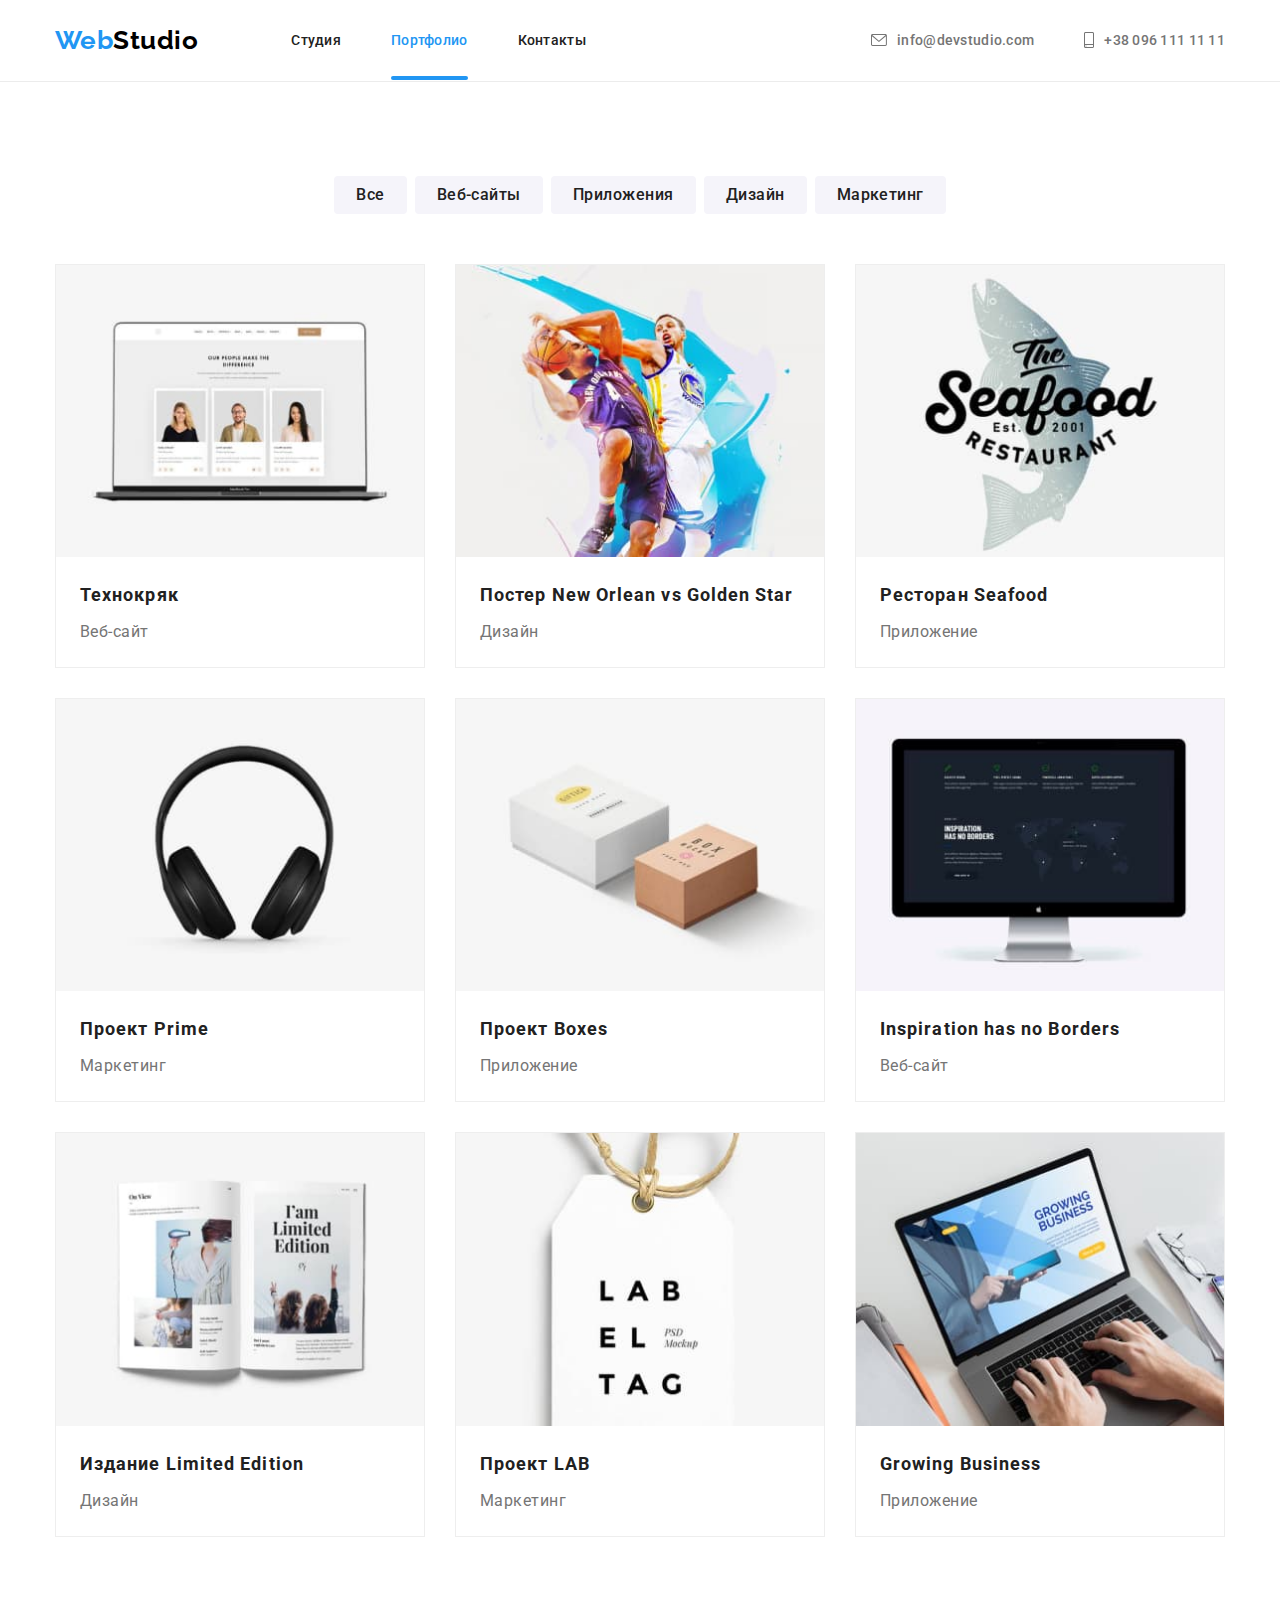
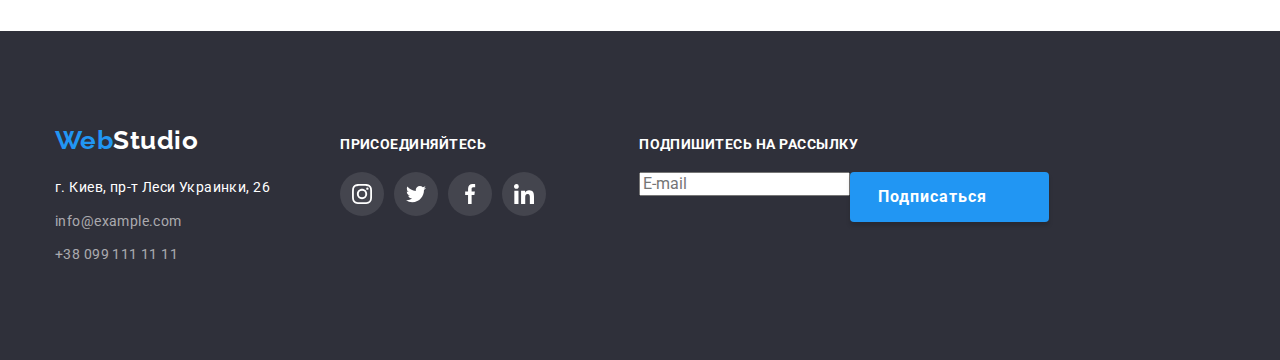
==== portfolio.html @ e8e8400c "первый коммит домашки" ====
<!DOCTYPE html>
<html lang="ru">

<head>
    <meta charset="UTF-8">
    <meta name="viewport" content="width=device-width, initial-scale=1.0">
    <title>WebStudio-Портфолио</title>
    <link rel="stylesheet" href="https://cdnjs.cloudflare.com/ajax/libs/modern-normalize/1.0.0/modern-normalize.css">
    <link
        href="https://fonts.googleapis.com/css2?family=Raleway:wght@700&family=Roboto:wght@400;500;700;900&display=swap"
        rel="stylesheet">
    <link rel="stylesheet" href="./css/style.css">
</head>

<body>
    <header class="header border">
        <div class="container">
            <nav class="nav">
                <a class="logotype link logo-margin-header" href="./index.html" lang="en">
                    Web<span class="logotype-studio logotype-studio-light-theme">Studio</span>
                </a>
                <ul class="nav-list list">
                    <li class="nav-list-item">
                        <a class="nav-list-link link" href="./index.html">Студия</a>
                    </li>

                    <li class="nav-list-item">
                        <a class="nav-list-link active_link link" href="./portfolio.html">Портфолио</a>
                    </li>

                    <li class="nav-list-item">
                        <a class="nav-list-link link" href="#">Контакты</a>
                    </li>
                </ul>
            </nav>
            <ul class="header-contacts-list list">
                <li class="header-contacts-item">
                    <a class="header-mail-link link" href="mailto:info@devstudio.com">
                        <svg class="mail-icon">
                            <use href="./images/svg/sprite.svg#icon-envelope"></use>
                        </svg>
                        info@devstudio.com</a>
                </li>

                <li class="header-contacts-item">
                    <a class="header-phone-link link" href="tel:+380961111111">
                        <svg class="phone-icon">
                            <use href="./images/svg/sprite.svg#icon-smartphone"></use>
                        </svg>
                        +38 096 111 11 11</a>
                </li>
            </ul>
        </div>
    </header>
    <main>
        <section class="portfolio section-padding">
            <div class="container">
                <h1 hidden>Фильтры</h1>
                <ul class="filter-list list">
                    <li class="filter-list-item">
                        <button class="filter-list-button" type="button">Все</button>
                    </li>

                    <li class="filter-list-item">
                        <button class="filter-list-button" type="button">Веб-сайты</button>
                    </li>

                    <li class="filter-list-item">
                        <button class="filter-list-button" type="button">Приложения</button>
                    </li>

                    <li class="filter-list-item">
                        <button class="filter-list-button" type="button">Дизайн</button>
                    </li>

                    <li class="filter-list-item">
                        <button class="filter-list-button" type="button">Маркетинг</button>
                    </li>
                </ul>
                <ul class="projects-list list">
                    <li class="projects-list-item">
                        <a class="projects-list-link link" href="">
                            <div class="cards-overlay">
                                <img class="projects-list-img" src="./images/portfolio/1-tehnokryak.jpg" alt="Технокряк"
                                    width="370" height="294">
                                <p class="cards-overlay-text">Технокряк это современная площадка распространения
                                    коронавируса.
                                    Компании используют эту платформу для цифрового
                                    шпионажа и атак на защищённые сервера конкурентов.</p>
                            </div>
                            <div class="projects-content">
                                <h2 class="projects-list-title">Технокряк</h2>
                                <p class="projects-list-text">Веб-сайт</p>
                            </div>
                        </a>
                    </li>
                    <li class="projects-list-item">
                        <a class="projects-list-link link" href="">
                            <div class="cards-overlay">
                                <img class="projects-list-img"
                                    src="./images/portfolio/2-poster-new-orlean-vs-golden-star.jpg"
                                    alt="Постер New Orlean vs Golden Star" width="370" height="294">
                                <p class="cards-overlay-text">Технокряк это современная площадка распространения
                                    коронавируса.
                                    Компании используют эту платформу для цифрового
                                    шпионажа и атак на защищённые сервера конкурентов.</p>
                            </div>
                            <div class="projects-content">
                                <h2 class="projects-list-title">Постер New Orlean vs Golden Star</h2>
                                <p class="projects-list-text">Дизайн</p>
                            </div>
                        </a>
                    </li>
                    <li class="projects-list-item">
                        <a class="projects-list-link link" href="">
                            <div class="cards-overlay">
                                <img class="projects-list-img" src="./images/portfolio/3-restoran-seafood.jpg"
                                    alt="Ресторан Seafood" width="370" height="294">
                                <p class="cards-overlay-text">Технокряк это современная площадка распространения
                                    коронавируса.
                                    Компании используют эту платформу для цифрового
                                    шпионажа и атак на защищённые сервера конкурентов.</p>
                            </div>
                            <div class="projects-content">
                                <h2 class="projects-list-title">Ресторан Seafood</h2>
                                <p class="projects-list-text">Приложение</p>
                            </div>
                        </a>
                    </li>
                    <li class="projects-list-item">
                        <a class="projects-list-link link" href="">
                            <div class="cards-overlay">
                                <img class="projects-list-img" src="./images/portfolio/4-proekt-prime.jpg"
                                    alt="Проект Prime" width="370" height="294">
                                <p class="cards-overlay-text">Технокряк это современная площадка распространения
                                    коронавируса.
                                    Компании используют эту платформу для цифрового
                                    шпионажа и атак на защищённые сервера конкурентов.</p>
                            </div>
                            <div class="projects-content">
                                <h2 class="projects-list-title">Проект Prime</h2>
                                <p class="projects-list-text">Маркетинг</p>
                            </div>
                        </a>
                    </li>
                    <li class="projects-list-item">
                        <a class="projects-list-link link" href="">
                            <div class="cards-overlay">
                                <img class="projects-list-img" src="./images/portfolio/5-proekt-boxes.jpg"
                                    alt="Проект Boxes" width="370" height="294">
                                <p class="cards-overlay-text">Технокряк это современная площадка распространения
                                    коронавируса.
                                    Компании используют эту платформу для цифрового
                                    шпионажа и атак на защищённые сервера конкурентов.</p>
                            </div>
                            <div class="projects-content">
                                <h2 class="projects-list-title">Проект Boxes</h2>
                                <p class="projects-list-text">Приложение</p>
                            </div>
                        </a>
                    </li>
                    <li class="projects-list-item">
                        <a class="projects-list-link link" href="">
                            <div class="cards-overlay">
                                <img class="projects-list-img" src="./images/portfolio/6-inspiration-has-no-borders.jpg"
                                    alt="Inspiration has no Borders" width="370" height="294">
                                <p class="cards-overlay-text">Технокряк это современная площадка распространения
                                    коронавируса.
                                    Компании используют эту платформу для цифрового
                                    шпионажа и атак на защищённые сервера конкурентов.</p>
                            </div>
                            <div class="projects-content">
                                <h2 class="projects-list-title">Inspiration has no Borders</h2>
                                <p class="projects-list-text">Веб-сайт</p>
                            </div>
                        </a>
                    </li>
                    <li class="projects-list-item">
                        <a class="projects-list-link link" href="">
                            <div class="cards-overlay">
                                <img class="projects-list-img" src="./images/portfolio/7-izdanie-limited-edition.jpg"
                                    alt="Издание Limited Edition" width="370" height="294">
                                <p class="cards-overlay-text">Технокряк это современная площадка распространения
                                    коронавируса.
                                    Компании используют эту платформу для цифрового
                                    шпионажа и атак на защищённые сервера конкурентов.</p>
                            </div>
                            <div class="projects-content">
                                <h2 class="projects-list-title">Издание Limited Edition</h2>
                                <p class="projects-list-text">Дизайн</p>
                            </div>
                        </a>
                    </li>
                    <li class="projects-list-item">
                        <a class="projects-list-link link" href="">
                            <div class="cards-overlay">
                                <img class="projects-list-img" src="./images/portfolio/8-proekt-lab.jpg"
                                    alt="Проект LAB" width="370" height="294">
                                <p class="cards-overlay-text">Технокряк это современная площадка распространения
                                    коронавируса.
                                    Компании используют эту платформу для цифрового
                                    шпионажа и атак на защищённые сервера конкурентов.</p>
                            </div>
                            <div class="projects-content">
                                <h2 class="projects-list-title">Проект LAB</h2>
                                <p class="projects-list-text">Маркетинг</p>
                            </div>
                        </a>
                    </li>
                    <li class="projects-list-item">
                        <a class="projects-list-link link" href="">
                            <div class="cards-overlay">
                                <img class="projects-list-img" src="./images/portfolio/9-growing-business.jpg"
                                    alt="Growing Business" width="370" height="294">
                                <p class="cards-overlay-text">Технокряк это современная площадка распространения
                                    коронавируса.
                                    Компании используют эту платформу для цифрового
                                    шпионажа и атак на защищённые сервера конкурентов.</p>
                            </div>
                            <div class="projects-content">
                                <h2 class="projects-list-title">Growing Business</h2>
                                <p class="projects-list-text">Приложение</p>
                            </div>
                        </a>
                    </li>
                </ul>
            </div>
        </section>
    </main>
    <footer class="footer section-padding">
        <div class="container">
            <div class="address-container">
                <a class="logotype link logo-margin-footer" href="./">
                    Web<span class="logotype-studio logotype-studio-dark-theme">Studio</span>
                </a>
                <address class="address">
                    <ul class="contact-information-list list">
                        <li class="contact-information-list-item"><a class="contact-information-address-link link"
                                href="https://goo.gl/maps/LeHWgoiSGdTN2wAK9" target="_blank"
                                rel="noopener noreferrer">г. Киев, пр-т Леси
                                Украинки,
                                26</a>
                        </li>
                        <li class="contact-information-list-item"><a class="contact-information-link link"
                                href="mailto:info@example.com">info@example.com</a></li>
                        <li class="contact-information-list-item"><a class="contact-information-link link"
                                href="tel:+380991111111">+38 099 111 11 11</a></li>
                    </ul>
                </address>
            </div>
            <div class="socials-footer-container">
                <h2 class="socials-footer-title">присоединяйтесь</h2>
                <ul class="footer-socials-list list">
                    <li class="team-socials-list-item">
                        <a class="team-socials-list-link link socials-dark-theme" href="">
                            <svg class="our-team-icon">
                                <use href="./images/svg/sprite.svg#icon-instagram"></use>
                            </svg>
                        </a>
                    </li>
                    <li class="team-socials-list-item">
                        <a class="team-socials-list-link link socials-dark-theme" href="">
                            <svg class="our-team-icon">
                                <use href="./images/svg/sprite.svg#icon-twitter"></use>
                            </svg>
                        </a>
                    </li>
                    <li class="team-socials-list-item">
                        <a class="team-socials-list-link link socials-dark-theme" href="">
                            <svg class="our-team-icon">
                                <use href="./images/svg/sprite.svg#icon-facebook"></use>
                            </svg>
                        </a>
                    </li>
                    <li class="team-socials-list-item">
                        <a class="team-socials-list-link link socials-dark-theme" href="">
                            <svg class="our-team-icon">
                                <use href="./images/svg/sprite.svg#icon-linkedin"></use>
                            </svg>
                        </a>
                    </li>
                </ul>
            </div>

            <form class="form-footer">
                <h2 class="form-footer-title">Подпишитесь на рассылку</h2>
                <div class="form-row">
                    <div class="form-field">
                        <input type="email" name="mail" id="mail" class="form-input" placeholder="E-mail">
                        <label for="mail"></label>
                    </div>
                    <button type="submit" class="footer-subscribe-button">
                        <span>Подписаться</span>
                        <svg class="footer-subscribe-icon">
                            <use href="./images/svg/sprite.svg#icon-telegram"></use>
                        </svg>
                    </button>
                </div>
            </form>

        </div>
    </footer>
</body>

</html>
---- css/style.css ----
:root {
    --text-font: 'Roboto', sans-serif;
    --logo-font: 'Raleway', sans-serif;
    --text-color: #757575;
    --title-color: #212121;
    --accent-color: #2196F3;
    --header-hero-btn-color: #FFFFFF;
    --hero-footer-bgrnd-color: #2F303A;
    --our-team-bgrnd-color: #F5F4FA;
    --social-links-color: #AFB1B8;
    --hero-bgrnd-color: rgba(47, 48, 58, 0.4);
    --portfolio-cards-border: 1px solid #EEEEEE;
    --specialization-text-bg-color: rgba(47, 48, 58, 0.8);
    --cards-overlay-bg-color: rgba(33, 150, 243, 0.9);
    --backdrop-overlay-bg-color: rgba(0, 0, 0, 0.2);
}

body {
    font-family: 'Roboto', sans-serif;
    letter-spacing: 0.03em;
}

.visually-hidden:not(:focus):not(:active),
input[type="checkbox"].visually-hidden,
input[type="radio"].visually-hidden {
  position: absolute;
  width: 1px;
  height: 1px;
  margin: -1px;
  border: 0;
  padding: 0;
  white-space: nowrap;
  clip-path: inset(100%);
  clip: rect(0 0 0 0);
  overflow: hidden;
}

h1,
h2,
h3,
h4,
h5,
h6,
p {
margin: 0;
}

ul,
ol {
margin: 0;
padding: 0;
}

img {
display: block;
max-width: 100%;
height: auto;
}

.list {
list-style: none;
}

.link {
text-decoration: none;
}

.container {
    width: 1200px;
    padding-left: 15px;
    padding-right: 15px;
    margin: 0 auto;
}

.section-padding {
    padding-top: 94px;
    padding-bottom: 94px;
}

.border {
    border-bottom: 1px solid #ECECEC;
}

/* ===== HEADER===== */
.header .container {
    display: flex;
    align-items: center;
}

.logotype {
    font-family: var(--logo-font);
    font-weight: 700;
    font-size: 26px;
    line-height: 1.192;
    color: var(--accent-color);
}

.logo-margin-header {
    margin-right: 93px;
    padding-top: 24.6px;
    padding-bottom: 25px;
}

.logotype-studio-light-theme {
    color: #000000;
}

.logotype-studio-dark-theme {
    color: var(--header-hero-btn-color);
}

.nav {
    display: flex;
    align-items: center;
}

.nav-list {
    display: flex;
    align-items: center;
}

.nav-list-item:not(:last-child) {
    margin-right: 50px;
}

.nav-list-link {
    position: relative;
    display: block;
    font-weight: 500;
    font-size: 14px;
    line-height: 1.143;
    letter-spacing: 0.02em;
    color: var(--title-color);
    padding-top: 32px;
    padding-bottom: 32px;

    transition: color 250ms cubic-bezier(0.4, 0, 0.2, 1);
}

.nav-list-link::after {
    position: absolute;
    content: '';
    height: 4px;
    width: 100%;
    left: 0;
    bottom: 0;

    background-color: var(--accent-color);
    border-radius: 2px;
    transition: transform 250ms cubic-bezier(0.4, 0, 0.2, 1);
    transform: scale(0);
}

.nav-list-link:hover::after,
.nav-list-link:focus::after,
.nav-list-link.active_link::after   {
    transform: scaleX(1);
}

.header-contacts-list {
    display: flex;
    align-items: center;
    margin-left: auto;
}

.header-contacts-item:not(:last-child) {
    margin-right: 50px;
}

.header-mail-link {
    display: flex;
    align-items: center;
    font-weight: 500;
    font-size: 14px;
    line-height: 1.143;
    letter-spacing: 0.02em;
    color: var(--text-color);
    padding-top: 32px;
    padding-bottom: 32px;
    fill: currentColor;


    transition: color 250ms cubic-bezier(0.4, 0, 0.2, 1);
}

.mail-icon {
    width: 16px;
    height: 12px;
    margin-right: 10px;
    object-fit: cover;
}

.header-phone-link{
    display: flex;
    align-items: center;
    font-weight: 500;
    font-size: 14px;
    line-height: 1.143;
    letter-spacing: 0.02em;
    color: var(--text-color);
    padding-top: 32px;
    padding-bottom: 32px;
    fill: currentColor;

    transition: color 250ms cubic-bezier(0.4, 0, 0.2, 1);
}

.nav-list-link:hover,
.nav-list-link:focus,
.header-mail-link:hover,
.header-mail-link:focus,
.header-phone-link:hover,
.header-phone-link:focus,
.active_link
 {
    color: var(--accent-color);
}

.phone-icon {
    width: 10px;
    height: 16px;
    margin-right: 10px;
}
/* ===== END HEADER ===== */

/* ===== HERO ===== */
.hero {
    max-width: 1600px;
    height: 600px;
    margin-right: auto;
    margin-left: auto;
    padding-top: 200px;
    padding-bottom: 200px;

    background-image: linear-gradient(to right,
    var(--hero-bgrnd-color) 50%,
    var(--hero-bgrnd-color) 50%
    ),
    url(../images/hero.jpg);
    background-color: var(--hero-footer-bgrnd-color);
    background-position: center;
    background-size: cover;
    }

.hero .container {
    display: flex;
    flex-direction: column;
    align-items: center;
}

.hero-title {
    font-weight: 900;
    font-size: 44px;
    line-height: 1.364;
    text-align: center;
    letter-spacing: 0.06em;
    text-transform: uppercase;
    color: var(--header-hero-btn-color);
    max-width: 696px;
    margin-bottom: 30px;
}

.modal-btn {
    /* min-width: 200px; */
    font-family: inherit;
    font-weight: 700;
    font-size: 16px;
    line-height: 1.875;
    letter-spacing: 0.06em;

    color: var(--header-hero-btn-color);
    background-color: var(--accent-color);
    box-shadow: 0px 4px 4px rgba(0, 0, 0, 0.15);
    border-radius: 4px;
    cursor: pointer;
    border: none;
    padding: 9px 30px;
}

/* ===== END HERO ===== */

/* ===== FEATURES ===== */
.features .container {
    display: flex;
}

.features-list {
    display: flex;
}

.features-list-item {
    width: calc((100% - 90px) / 4);
    margin-right: 30px;
}

.features-list-item:last-child {
    margin-right: 0px;
}

.features-list-item h3 {
    margin-bottom: 10px;
}

.features-item-title {
    font-weight: 700;
    font-size: 14px;
    line-height: 1.143;
    letter-spacing: 0.03em;
    text-transform: uppercase;
    color: var(--title-color);
}

.features-item-text {
    font-weight: 400;
    font-size: 14px;
    line-height: 1.714;
    letter-spacing: 0.03em;
    color: var(--text-color);
}

.features-list-item::before {
    content: '';
    display: block;
    height: 120px;
    background-color: var(--our-team-bgrnd-color);
    margin-bottom: 30px;
}

.features-list-item:nth-child(1)::before {
    background-image: url('../images/svg/features/antenna.svg');
    background-repeat: no-repeat;
    background-position: center;
}

.features-list-item:nth-child(2)::before {
    background-image: url('../images/svg/features/clock.svg');
    background-repeat: no-repeat;
    background-position: center;
}

.features-list-item:nth-child(3)::before {
    background-image: url('../images/svg/features/diagram.svg');
    background-repeat: no-repeat;
    background-position: center;
}

.features-list-item:nth-child(4)::before {
    background-image: url('../images/svg/features/astronaut.svg');
    background-repeat: no-repeat;
    background-position: center;
}
/* ===== END FEATURES ===== */

/* ===== SPECIALIZATION ===== */
.specialization {
        padding-bottom: 94px;
}

.specialization .container {
    display: flex;
    flex-direction: column;
    align-items: center;
}

.specialization-list {
    display: flex;
}

.specialization-list-item {
    position: relative;
    width: calc((100% - 60px) / 3);
    margin-right: 30px;
}

.specialization-list-item:last-child {
    margin-right: 0px;
}

.specialization-title {
    font-weight: 700;
    font-size: 36px;
    line-height: 1.167;
    text-align: center;
    letter-spacing: 0.03em;
    color: var(--title-color);
    margin-bottom: 50px;
}

.specialization-text {
    position: absolute;
    left: 0%;
    bottom: 0%;

    display: flex;
    align-items: center;
    justify-content: center;

    height: 70px;
    width: 100%;

    font-weight: 700;
    font-size: 14px;
    line-height: 1.143;
    text-transform: uppercase;
    color: var(--header-hero-btn-color);
    background-color:var(--specialization-text-bg-color);
}

/* ===== END SPECIALIZATION ===== */

/* ===== OUR TEAM ===== */
.our-team {
    background-color: var(--our-team-bgrnd-color);
}

.our-team .container {
    display: flex;
    flex-direction: column;
    align-items: center;
}

.our-team-list {
    display: flex;
}

.our-team-list-item {
    width: calc((100% - 90px)/4);
    margin-right: 30px;
    background: var(--header-hero-btn-color);

    box-shadow: 0px 1px 3px rgba(0, 0, 0, 0.12), 0px 1px 1px rgba(0, 0, 0, 0.14), 0px 2px 1px rgba(0, 0, 0, 0.2);
    border-radius: 0px 0px 4px 4px;
}

.our-team-list-item:last-child {
    margin-right: 0px;
}

.team-content {
    padding: 30px 32px;
}

.our-team-list-item h3 {
    margin-bottom: 10px;
}

.our-team-item-title {
    font-weight: 500;
    font-size: 16px;
    line-height:  1.188;
    /* identical to box height */
    text-align: center;
    letter-spacing: 0.03em;
    color: var(--title-color);
}

.our-team-item-text {
    font-weight: 400;
    font-size: 16px;
    line-height:  1.188;
    /* identical to box height */
    text-align: center;
    letter-spacing: 0.03em;
    color: var(--text-color);
    margin-bottom: 16px;
}

.team-socials-list-item {
    display: flex;
}

.team-socials-list-item:not(:last-child) {
    margin-right: 10px;
}

.team-socials-list {
    display: flex;
    align-items: center;
}

.team-socials-list-link {
    display: flex;
    align-items: center;
    justify-content: center;
    width: 44px;
    height: 44px;
    border-radius: 50%;
    color: var(--social-links-color);

    transition: color 250ms cubic-bezier(0.4, 0, 0.2, 1),
    background-color 250ms cubic-bezier(0.4, 0, 0.2, 1);
}

.team-socials-list-link:hover,
.team-socials-list-link:focus {
    color: var(--header-hero-btn-color);
    background-color: var(--accent-color);
}

.our-team-icon {
    width: 20px;
    height: 20px;
    fill: currentColor;
}

/* ===== END OUR TEAM ===== */

/* ===== REGULAR CLIENTS ===== */
.regular-clients .container {
    display: flex;
    flex-direction: column;
    align-items: center;
}

.regular-clients-list {
    display: flex;
    justify-content: center;
}

.regular-clients-item:not(:last-child) {
    margin-right: 30px;
}

.regular-clients-link {
    display: flex;
    align-items: center;
    justify-content: center;
    width: 170px;
    height: 90px;
    color: var(--social-links-color);
    border: 1px solid var(--social-links-color);
    border-radius: 4px;

    transition: color 250ms cubic-bezier(0.4, 0, 0.2, 1),
    border 250ms cubic-bezier(0.4, 0, 0.2, 1);
}

.regular-clients-link:hover,
.regular-clients-link:focus {
    color: var(--accent-color);
    border: 1px solid var(--accent-color);
}

.icon-regular-clients {
    fill: currentColor;
}

.regular-clients-title {
    font-weight: 700;
    font-size: 36px;
    line-height: 1.167;
    color: var(--title-color);
    margin-bottom: 50px;
}

/* ===== END REGULAR CLIENTS ===== */

/* ===== FOOTER ===== */
.footer {
    background-color: var(--hero-footer-bgrnd-color);
}

.footer .container {
    display: flex;
    align-items: baseline;
}

.address-container {
    display: flex;
    flex-direction: column;
    margin-right: 70px;
}

.logo-margin-footer {
    margin-bottom: 20px;
}

.contact-information-list-item:not(:last-child) {
    margin-bottom: 9px;
}

.contact-information-address-link {
    font-style: normal;
    font-weight: 400;
    font-size: 14px;
    line-height: 1.714;
    /* or 171% */
    letter-spacing: 0.03em;
    color: var(--header-hero-btn-color);
}

.contact-information-link {
    font-style: normal;
    font-weight: 400;
    font-size: 14px;
    line-height: 24px;
    letter-spacing: 0.03em;
    color: rgba(255, 255, 255, 0.6);

    transition: color 250ms cubic-bezier(0.4, 0, 0.2, 1);
}

.contact-information-link:hover,
.contact-information-link:focus {
    color:var(--accent-color)
}


.socials-footer-container {
    display: flex;
    flex-direction: column;
    
    margin-right: 93px;
}

.socials-footer-title {
    font-weight: 700;
    font-size: 14px;
    line-height: 1.143;
    text-transform: uppercase;
    color: var(--header-hero-btn-color);
    margin-bottom: 20px;
}

.footer-socials-list {
    display: flex;
    justify-content: space-between;
}

.socials-dark-theme {
    color: var(--header-hero-btn-color);
    background: rgba(255, 255, 255, 0.1);
}


.form-footer {
    display: flex;
    align-items: flex-start;
    flex-direction: column;
}

.form-row {
    display: flex;
}

.form-field-footer {
    margin-right: 12px;
}

.form-input-footer {
    font-weight: 400;
    font-size: 16px;
    line-height: 1.429;

    width: 358px;
    height: 50px;

    padding: 15px 16px;

    color: var(--header-hero-btn-color);
    background-color: rgba(33,150,243,0);
    border: 1px solid rgba(255, 255, 255, 0.3);
    filter: drop-shadow(0px 4px 4px rgba(0, 0, 0, 0.15));
    border-radius: 4px;
}

.form-input-footer::placeholder {
    font-family: inherit;
    font-weight: 400;
    font-size: 16px;
    line-height: 1.25;

    color: rgba(255, 255, 255, 0.6);
}

.form-footer-title {
    font-weight: 700;
    font-size: 14px;
    line-height: 1.143;
    text-transform: uppercase;

    color: var(--header-hero-btn-color);

    margin-bottom: 20px;
}

.footer-subscribe-button {
    display: flex;
    align-items: center;

    padding: 10px 28px;

    font-family: inherit;
    font-weight: 700;
    font-size: 16px;
    line-height: 1.875;

    letter-spacing: 0.06em;

    color: var(--header-hero-btn-color);
    background-color:var(--accent-color);
    box-shadow: 0px 4px 4px rgba(0, 0, 0, 0.15);
    border: none;
    border-radius: 4px;
    cursor: pointer;
    align-self: flex-start;
}

.footer-subscribe-icon {
    height: 24px;
    width: 24px;

    margin-left: 10px;

    fill: var(--header-hero-btn-color);
}

/* ===== END FOOTER ===== */

/* ==== BACKDROP ==== */

.backdrop {
    position: fixed;
    top: 0;
    left: 0;

    width: 100%;
    height: 100%;

    background-color: var(--backdrop-overlay-bg-color);
    
    transition: opacity 250ms cubic-bezier(0.4, 0, 0.2, 1);
}

.backdrop.is-hidden {
    opacity: 0;
    pointer-events: none;
}

.modal {
    position: absolute;
    top: 50%;
    left: 50%;
    transform: translate(-50%, -50%);

    width: 528px;
    height: 581px;
    padding: 40px;

    background: var(--header-hero-btn-color);
    box-shadow: 0px 1px 3px rgba(0, 0, 0, 0.12), 0px 1px 1px rgba(0, 0, 0, 0.14), 0px 2px 1px rgba(0, 0, 0, 0.2);
    border-radius: 4px;
}

.modal-button-close {
    position: absolute;
    top: 8px;
    right: 8px;

    width: 30px;
    height: 30px;

    cursor: pointer;
    background: var(--header-hero-btn-color);
    border: 1px solid rgba(0, 0, 0, 0.1);
    border-radius: 50%;
    fill: currentColor;
}

.modal-button-close:hover {
    color: var(--accent-color);
}

.modal-icon {
    width: 11px;
    height: 11px;
}

.modal-form {
    display: flex;
    flex-direction: column;
}

.modal-form-input-wrapper {
    display: block;
    position: relative;
}

.modal-form-input-label {
    margin-bottom: 10px;
}

.text-lable {
    display: inline-block;

    font-weight: 400;
    font-size: 12px;
    line-height: 1.167;
    letter-spacing: 0.01em;
    color: var(--text-color);

    margin-bottom: 4px;
}

.modal-form-input {
    display: block;
    width: 100%;
    height: 40px;

    padding-left: 42px;

    border: 1px solid rgba(33, 33, 33, 0.2);
    border-radius: 4px;
    transition: border-color 250ms cubic-bezier(0.4, 0, 0.2, 1);
    cursor: pointer;
}

.modal-form-input:focus,
.modal-form-msg:focus {
    outline: none;
    border-color: var(--accent-color);
}

.modal-form-input:focus + .modal-form-icon {
    fill: var(--accent-color);
}

.modal-form-icon {
    position: absolute;
    top: 50%;
    left: 12px;
    transform: translateY(-50%);

    height: 18px;
    width: 18px;
    transition: fill 250ms cubic-bezier(0.4, 0, 0.2, 1);
}

.modal-form-msg {
    font-weight: 400;
    font-size: 14px;
    line-height: 1.143;
    letter-spacing: 0.01em;

    display: block;
    width: 100%;
    height: 120px;
    padding: 12px 16px;
    resize: none;
    border: 1px solid rgba(33, 33, 33, 0.2);
    border-radius: 4px;
    cursor: pointer;
    transition: border-color 250ms cubic-bezier(0.4, 0, 0.2, 1);
}

.modal-form-msg::placeholder {
    color: rgba(117, 117, 117, 0.5);
}

.modal-form-label-policy::before {
    content: '';
    display: inline-block;
    width: 16px;
    height: 15px;

    margin-right: 8.38px;

    border: 2px solid var(--title-color);
    border-radius: 2px;
    cursor: pointer;
}

.modal-form-check-policy:checked + .modal-form-label-policy::before {
    background-position: center;
    background-size: contain;
    background-repeat: no-repeat;
    background-image: url(../images/svg/icon-check-enabled.svg);
    border: none;
}

.modal-form-check-policy:focus + .modal-form-label-policy::before {
    border-color: var(--accent-color);
}

.modal-form-label-policy {
    display: flex;
    align-items: center;
    flex-wrap: wrap;
    justify-content: center;

    font-weight: 400;
    font-size: 14px;
    line-height: 1.714;
    color: var(--text-color);

    margin-top: 10px;
    margin-bottom: 30px;
}

.policy-link {
    display: inline-block;
    color: var(--accent-color);
    margin-left: 5px;
}

.modal-title {
    align-self: center;
    margin-bottom: 12px;

    font-weight: 700;
    font-size: 20px;
    line-height: 1.15;

    color: var(--title-color);
}

.modal-submit-button {
    font-family: inherit;
    font-weight: 700;
    font-size: 16px;
    line-height: 1.875;
    letter-spacing: 0.06em;

    padding: 10px 55px;
    align-self: center;

    border: none;
    color: var(--header-hero-btn-color);
    background-color: #188CE8;
    box-shadow: 0px 4px 4px rgba(0, 0, 0, 0.15);
    border-radius: 4px;
    cursor: pointer;
}



/* ==== END BACKDROP ==== */


/* ----------- ПОРТФОЛИО ---------- */
.portfolio .container {
    display: flex;
    flex-direction: column;
    align-items: center;
}

.filter-list {
    display: flex;
    align-items: center;
    margin-bottom: 50px;
}

.filter-list-item:not(:last-child) {
    margin-right: 8px;
}

.filter-list-button {
    font-family: inherit;
    font-weight: 500;
    font-size: 16px;
    line-height: 1.625;
    /* identical to box height, or 162% */
    text-align: center;
    letter-spacing: 0.03em;
    color: var(--title-color);
    background-color: var(--our-team-bgrnd-color);
    border-radius: 4px;
    cursor: pointer;
    border: none;
    padding: 6px 22px;

    transition: color 250ms cubic-bezier(0.4, 0, 0.2, 1),
    background-color 250ms cubic-bezier(0.4, 0, 0.2, 1),
    box-shadow 250ms cubic-bezier(0.4, 0, 0.2, 1);
}

.filter-list-button:hover,
.filter-list-button:focus {
    color: var(--header-hero-btn-color);
    background-color: var(--accent-color);
    box-shadow: 0px 3px 1px rgba(0, 0, 0, 0.1), 0px 1px 2px
}

.projects-list {
    display: flex;
    flex-wrap: wrap;
}

.projects-list-item {
    width: calc((100% - 60px) / 3);
    margin-right: 30px;
    margin-bottom: 30px;
}

.projects-list-link {
    display: block;
    border: var(--portfolio-cards-border);

    transition: border 250ms cubic-bezier(0.4, 0, 0.2, 1),
    box-shadow 250ms cubic-bezier(0.4, 0, 0.2, 1);
}

.projects-list-link:hover,
.projects-list-link:focus  {
    border: 1px solid #EEEEEE;
    box-shadow: 0px 1px 1px rgba(0, 0, 0, 0.12), 0px 4px 4px rgba(0, 0, 0, 0.06), 1px 4px 6px rgba(0, 0, 0, 0.16);
}


.projects-list-item:nth-child(3n) {
    margin-right: 0;
}

.projects-list-item:nth-last-child(-n+3) {
    margin-bottom: 0px;
}

.cards-overlay {
    position: relative;
    overflow: hidden;
}

.cards-overlay-text {
    position: absolute;
    top: 0;
    left: 0;

    width: 100%;
    height: 100%;
    padding: 63px 24px;

    font-weight: 400;
    font-size: 18px;
    line-height: 1.556;
    color: var(--header-hero-btn-color);
    background-color: var(--cards-overlay-bg-color);

    transform: translateY(+101%);
    transition: transform 250ms cubic-bezier(0.4, 0, 0.2, 1);
}

.projects-list-link:hover .cards-overlay-text,
.projects-list-link:focus .cards-overlay-text{
    transform: translateY(0);
}

.projects-content {
    padding: 20px 24px;
}

.projects-list-item h2 {
    padding-bottom: 4px;
}

.projects-list-title {
    font-weight: 700;
    font-size: 18px;
    line-height: 2;
    letter-spacing: 0.06em;
    color: var(--title-color)
}

.projects-list-text {
    font-weight: 400;
    font-size: 16px;
    line-height: 1.875;
    color: var(--text-color);
}



/* ---------- END ПОРТФОЛИО ---------- */
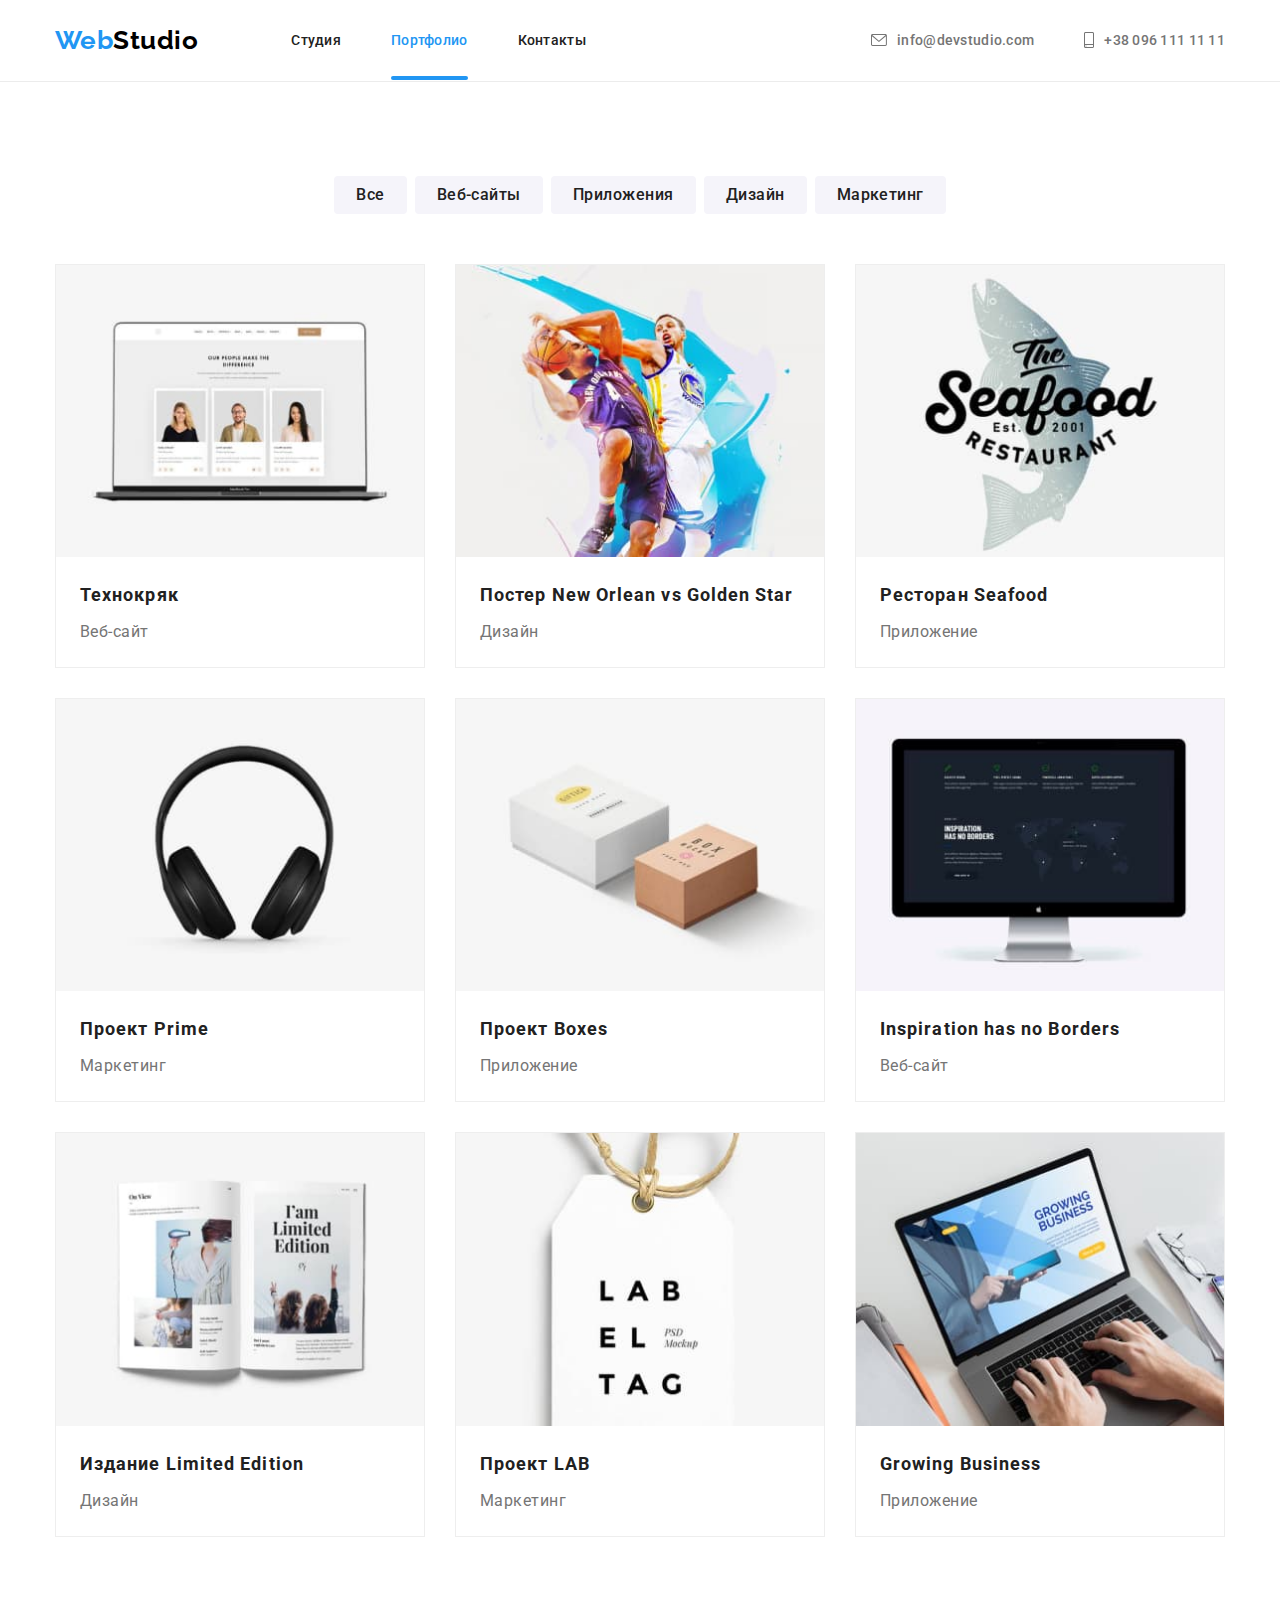
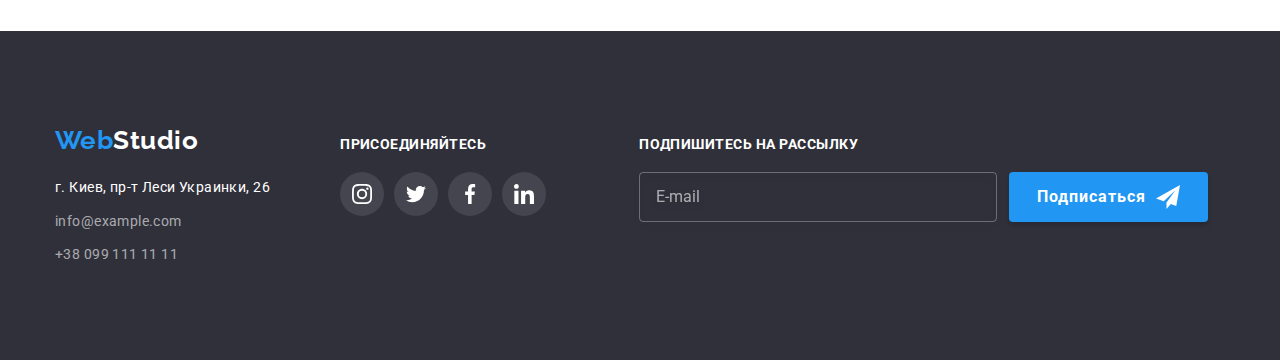
==== commit 126ca62d: "2й коммит домашки, поправил форму в футере портфолио" ====
--- a/portfolio.html
+++ b/portfolio.html
@@ -249,7 +249,7 @@
                 </address>
             </div>
             <div class="socials-footer-container">
-                <h2 class="socials-footer-title">присоединяйтесь</h2>
+                <p class="socials-footer-title">присоединяйтесь</p>
                 <ul class="footer-socials-list list">
                     <li class="team-socials-list-item">
                         <a class="team-socials-list-link link socials-dark-theme" href="">
@@ -283,16 +283,15 @@
             </div>
 
             <form class="form-footer">
-                <h2 class="form-footer-title">Подпишитесь на рассылку</h2>
+                <p class="form-footer-title">Подпишитесь на рассылку</p>
                 <div class="form-row">
-                    <div class="form-field">
-                        <input type="email" name="mail" id="mail" class="form-input" placeholder="E-mail">
-                        <label for="mail"></label>
-                    </div>
+                    <label class="form-field-footer">
+                        <input class="form-input-footer" type="email" name="mail" placeholder="E-mail">
+                    </label>
                     <button type="submit" class="footer-subscribe-button">
                         <span>Подписаться</span>
                         <svg class="footer-subscribe-icon">
-                            <use href="./images/svg/sprite.svg#icon-telegram"></use>
+                            <use href="./images/svg/sprite.svg#icon-send-mail"></use>
                         </svg>
                     </button>
                 </div>
